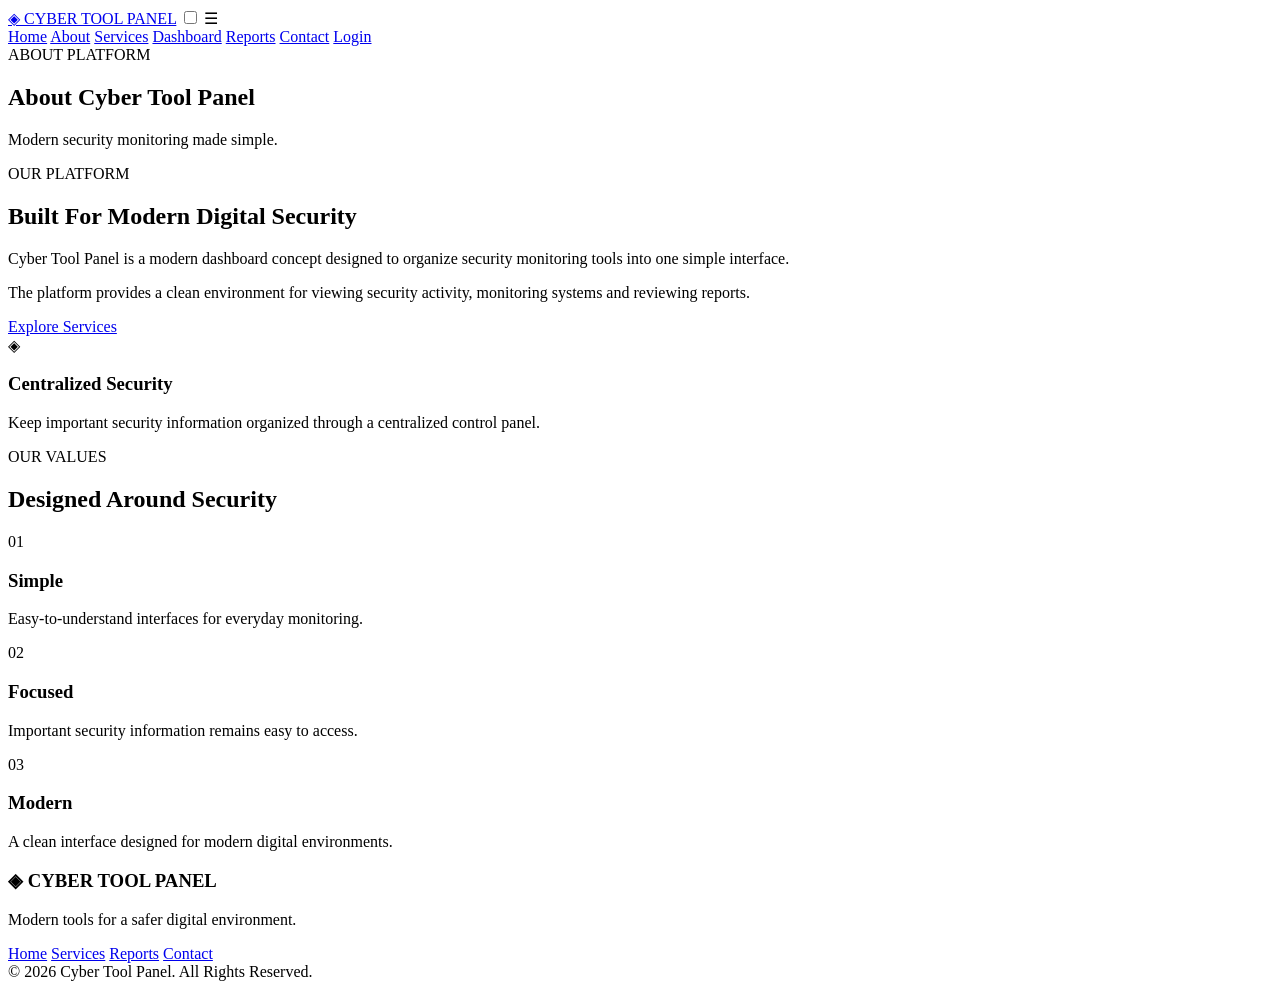
==== about.html @ e7df4aa7 "Rename cyber panel/about.html to about.html" ====
<!DOCTYPE html>
<html lang="en">
<head>
    <meta charset="UTF-8">
    <meta name="viewport" content="width=device-width, initial-scale=1.0">
    <link rel="icon" href="l" type="image/x-icon">
    <title>Cyber Tool Panel | About</title>
    <link rel="stylesheet" href="css/style.css">
</head>
<body>

<header class="header">
    <div class="container nav-container">
        <a href="index.html" class="logo"><span>◈</span> CYBER TOOL PANEL</a>

        <input type="checkbox" id="menu-toggle">
        <label for="menu-toggle" class="menu-btn">☰</label>

        <nav class="navbar">
            <a href="index.html">Home</a>
            <a href="about.html" class="active">About</a>
            <a href="services.html">Services</a>
            <a href="dashboard.html">Dashboard</a>
            <a href="reports.html">Reports</a>
            <a href="contact.html">Contact</a>
            <a href="login.html" class="nav-login">Login</a>
        </nav>
    </div>
</header>

<main>

<section class="page-banner">
    <div class="container">
        <span>ABOUT PLATFORM</span>
        <h1>About Cyber Tool Panel</h1>
        <p>Modern security monitoring made simple.</p>
    </div>
</section>

<section class="section">
    <div class="container about-grid">

        <div class="about-content">
            <span class="section-label">OUR PLATFORM</span>
            <h2>Built For Modern Digital Security</h2>
            <p>
                Cyber Tool Panel is a modern dashboard concept designed to
                organize security monitoring tools into one simple interface.
            </p>
            <p>
                The platform provides a clean environment for viewing security
                activity, monitoring systems and reviewing reports.
            </p>

            <a href="services.html" class="btn primary-btn">Explore Services</a>
        </div>

        <div class="about-box">
            <div class="about-icon">◈</div>
            <h3>Centralized Security</h3>
            <p>
                Keep important security information organized through a
                centralized control panel.
            </p>
        </div>

    </div>
</section>

<section class="section dark-section">
    <div class="container">
        <div class="section-heading">
            <span>OUR VALUES</span>
            <h2>Designed Around Security</h2>
        </div>

        <div class="card-grid">

            <div class="feature-card">
                <div class="icon">01</div>
                <h3>Simple</h3>
                <p>Easy-to-understand interfaces for everyday monitoring.</p>
            </div>

            <div class="feature-card">
                <div class="icon">02</div>
                <h3>Focused</h3>
                <p>Important security information remains easy to access.</p>
            </div>

            <div class="feature-card">
                <div class="icon">03</div>
                <h3>Modern</h3>
                <p>A clean interface designed for modern digital environments.</p>
            </div>

        </div>
    </div>
</section>

</main>

<footer class="footer">
    <div class="container footer-content">
        <div>
            <h3>◈ CYBER TOOL PANEL</h3>
            <p>Modern tools for a safer digital environment.</p>
        </div>

        <div class="footer-links">
            <a href="index.html">Home</a>
            <a href="services.html">Services</a>
            <a href="reports.html">Reports</a>
            <a href="contact.html">Contact</a>
        </div>
    </div>

    <div class="copyright">© 2026 Cyber Tool Panel. All Rights Reserved.</div>
</footer>

</body>
</html>
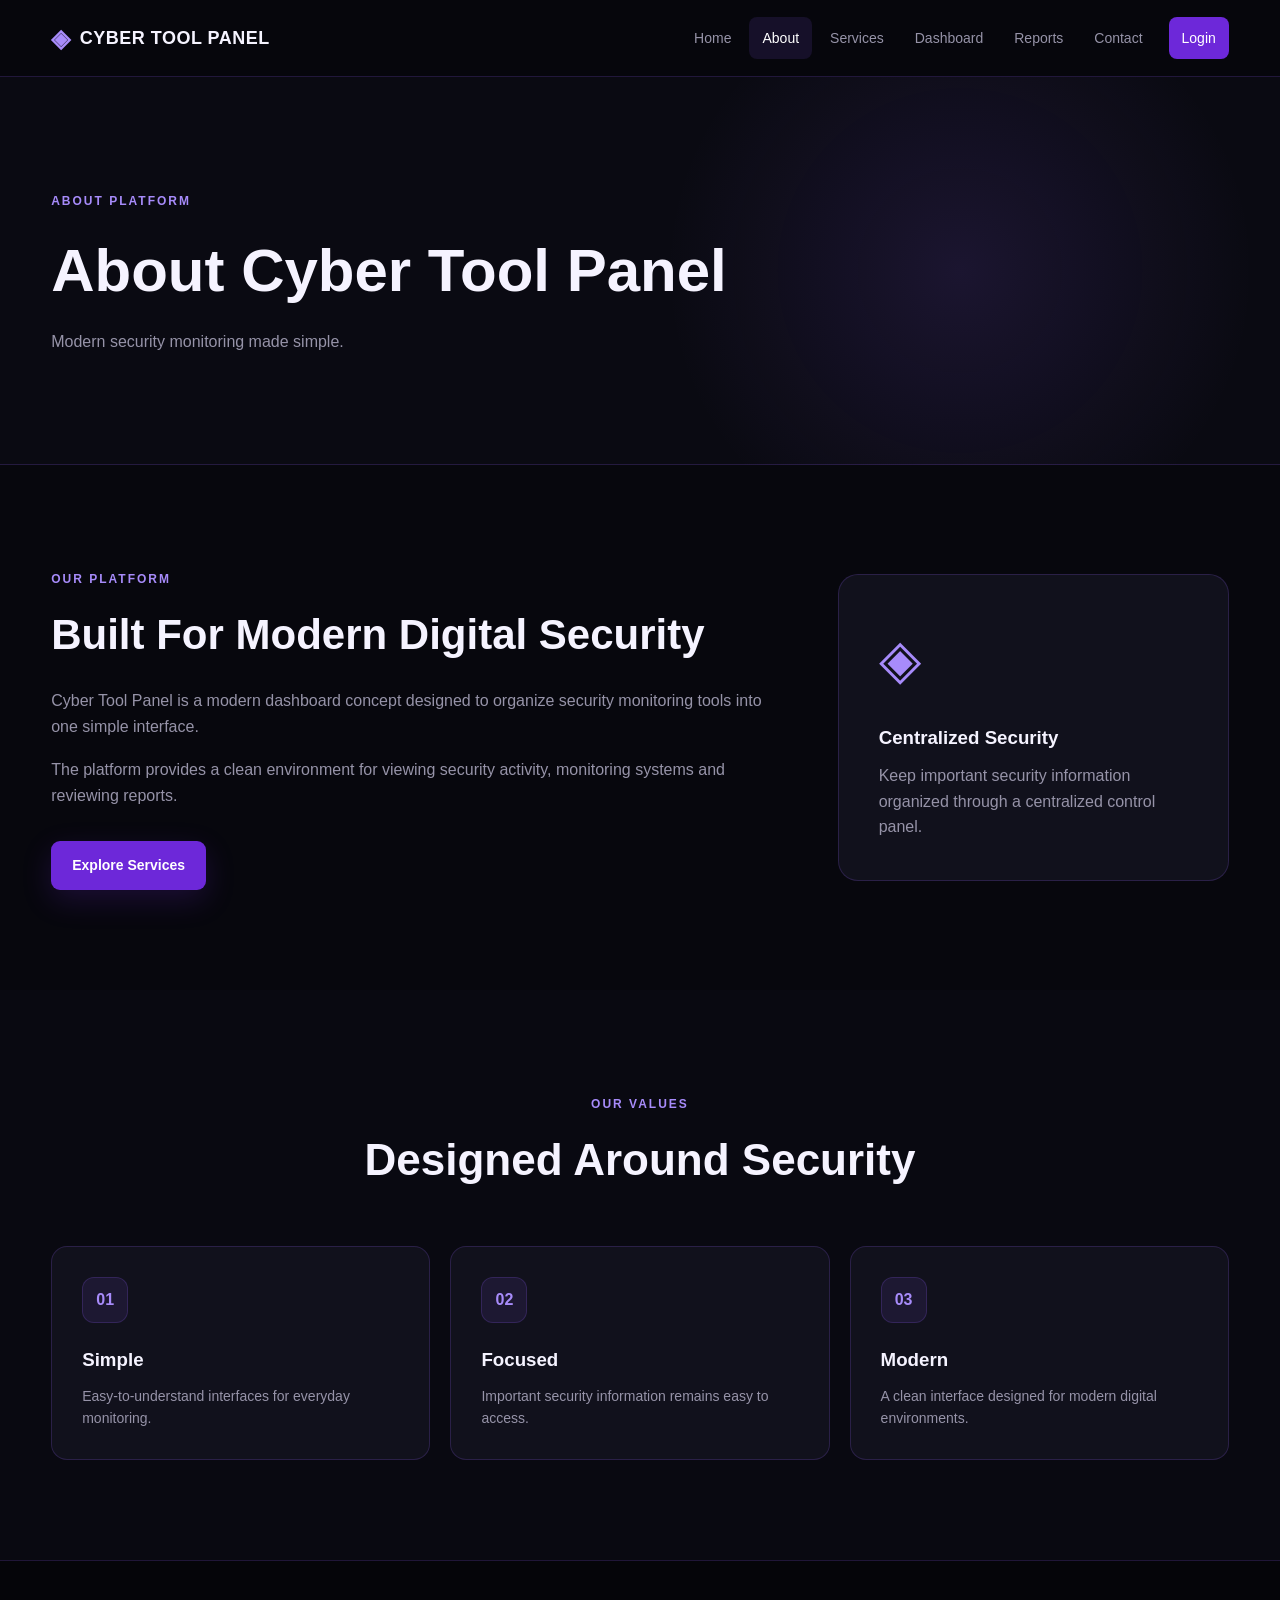
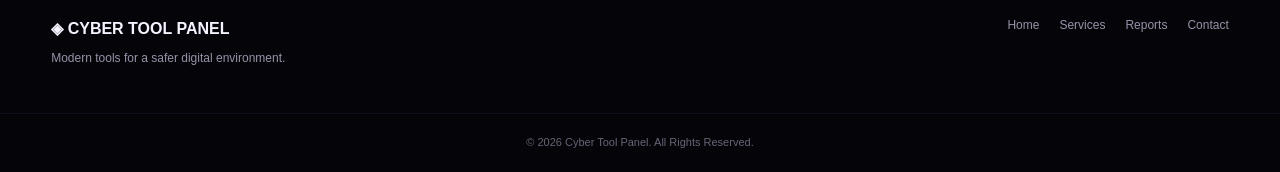
==== commit 502c6871: "Fix HTML formatting in about.html" ====
--- a/about.html
+++ b/about.html
@@ -5,7 +5,7 @@
     <meta name="viewport" content="width=device-width, initial-scale=1.0">
     <link rel="icon" href="l" type="image/x-icon">
     <title>Cyber Tool Panel | About</title>
-    <link rel="stylesheet" href="css/style.css">
+    <link rel="stylesheet" href="style.css">
 </head>
 <body>
 
--- a/style.css
+++ b/style.css
@@ -0,0 +1,1261 @@
+/* =========================================
+   CYBER TOOL PANEL
+   Main Stylesheet
+   HTML5 + CSS3 Only
+========================================= */
+
+@import url('https://fonts.googleapis.com/css2?family=Inter:wght@400;500;600;700;800&display=swap');
+
+:root {
+    --bg: #07070d;
+    --bg-light: #0d0d16;
+    --card: #11111c;
+    --card-light: #171724;
+    --purple: #8b5cf6;
+    --purple-light: #a78bfa;
+    --purple-dark: #6d28d9;
+    --white: #ffffff;
+    --text: #f5f3ff;
+    --muted: #9693a8;
+    --border: rgba(139, 92, 246, 0.20);
+    --success: #55e6a5;
+    --danger: #ff6b81;
+    --radius: 16px;
+}
+
+/* =========================================
+   RESET
+========================================= */
+
+* {
+    margin: 0;
+    padding: 0;
+    box-sizing: border-box;
+}
+
+html {
+    scroll-behavior: smooth;
+}
+
+body {
+    font-family: "Inter", sans-serif;
+    background: var(--bg);
+    color: var(--text);
+    line-height: 1.6;
+}
+
+a {
+    text-decoration: none;
+    color: inherit;
+}
+
+button,
+input,
+textarea {
+    font-family: inherit;
+}
+
+.container {
+    width: min(1180px, 92%);
+    margin: auto;
+}
+
+/* =========================================
+   HEADER
+========================================= */
+
+.header {
+    position: sticky;
+    top: 0;
+    z-index: 1000;
+    background: rgba(7, 7, 13, 0.94);
+    border-bottom: 1px solid var(--border);
+    backdrop-filter: blur(15px);
+}
+
+.nav-container {
+    min-height: 76px;
+    display: flex;
+    align-items: center;
+    justify-content: space-between;
+}
+
+.logo {
+    display: flex;
+    align-items: center;
+    gap: 9px;
+    font-size: 18px;
+    font-weight: 800;
+    letter-spacing: 0.5px;
+}
+
+.logo span {
+    color: var(--purple-light);
+    font-size: 25px;
+}
+
+.navbar {
+    display: flex;
+    align-items: center;
+    gap: 5px;
+}
+
+.navbar a {
+    padding: 10px 13px;
+    border-radius: 8px;
+    color: var(--muted);
+    font-size: 14px;
+    font-weight: 500;
+    transition: 0.3s ease;
+}
+
+.navbar a:hover,
+.navbar a.active {
+    color: var(--white);
+    background: rgba(139, 92, 246, 0.12);
+}
+
+.navbar .nav-login {
+    margin-left: 8px;
+    color: white;
+    background: var(--purple-dark);
+}
+
+.navbar .nav-login:hover {
+    background: var(--purple);
+}
+
+#menu-toggle {
+    display: none;
+}
+
+.menu-btn {
+    display: none;
+    font-size: 27px;
+    cursor: pointer;
+    color: var(--white);
+}
+
+/* =========================================
+   HERO
+========================================= */
+
+.hero {
+    min-height: 680px;
+    display: flex;
+    align-items: center;
+    background:
+        radial-gradient(circle at 80% 30%, rgba(139, 92, 246, 0.16), transparent 32%),
+        radial-gradient(circle at 20% 80%, rgba(109, 40, 217, 0.10), transparent 30%);
+}
+
+.hero-content {
+    display: grid;
+    grid-template-columns: 1.1fr 0.9fr;
+    gap: 70px;
+    align-items: center;
+}
+
+.badge,
+.section-heading span,
+.page-banner span,
+.dashboard-header span,
+.section-label {
+    display: inline-block;
+    color: var(--purple-light);
+    font-size: 12px;
+    font-weight: 700;
+    letter-spacing: 2px;
+}
+
+.hero h1 {
+    max-width: 700px;
+    margin: 18px 0;
+    font-size: clamp(42px, 6vw, 72px);
+    line-height: 1.05;
+    letter-spacing: -2px;
+}
+
+.hero h1 span {
+    color: var(--purple-light);
+}
+
+.hero p {
+    max-width: 600px;
+    color: var(--muted);
+    font-size: 17px;
+}
+
+.hero-buttons {
+    display: flex;
+    gap: 13px;
+    margin-top: 32px;
+    flex-wrap: wrap;
+}
+
+/* =========================================
+   BUTTONS
+========================================= */
+
+.btn {
+    display: inline-flex;
+    justify-content: center;
+    align-items: center;
+    border: none;
+    cursor: pointer;
+    padding: 13px 21px;
+    border-radius: 9px;
+    font-size: 14px;
+    font-weight: 600;
+    transition: 0.3s ease;
+}
+
+.primary-btn {
+    color: white;
+    background: var(--purple-dark);
+    box-shadow: 0 10px 30px rgba(109, 40, 217, 0.20);
+}
+
+.primary-btn:hover {
+    background: var(--purple);
+    transform: translateY(-2px);
+}
+
+.secondary-btn {
+    border: 1px solid var(--border);
+    color: var(--white);
+    background: rgba(255,255,255,0.02);
+}
+
+.secondary-btn:hover {
+    border-color: var(--purple);
+    background: rgba(139,92,246,0.08);
+}
+
+.small-btn {
+    margin-top: 18px;
+    padding: 10px 15px;
+    font-size: 12px;
+    background: rgba(139, 92, 246, 0.12);
+    color: var(--purple-light);
+    border: 1px solid var(--border);
+}
+
+.small-btn:hover {
+    background: var(--purple-dark);
+    color: white;
+}
+
+/* =========================================
+   HERO PANEL
+========================================= */
+
+.hero-panel {
+    padding: 28px;
+    border: 1px solid var(--border);
+    border-radius: 22px;
+    background: linear-gradient(145deg, #141421, #0c0c14);
+    box-shadow: 0 25px 80px rgba(0,0,0,0.35);
+}
+
+.panel-header {
+    display: flex;
+    justify-content: space-between;
+    font-size: 11px;
+    letter-spacing: 1px;
+}
+
+.panel-header span {
+    color: var(--muted);
+}
+
+.panel-header strong {
+    color: var(--success);
+}
+
+.security-circle {
+    width: 230px;
+    height: 230px;
+    margin: 45px auto;
+    border-radius: 50%;
+    display: grid;
+    place-items: center;
+    background:
+        radial-gradient(circle, #11111c 58%, transparent 59%),
+        conic-gradient(var(--purple) 0 98%, #252333 98% 100%);
+}
+
+.security-circle div {
+    text-align: center;
+}
+
+.security-circle strong {
+    display: block;
+    font-size: 43px;
+}
+
+.security-circle small {
+    color: var(--muted);
+}
+
+.mini-stats {
+    display: grid;
+    grid-template-columns: 1fr 1fr;
+    gap: 12px;
+}
+
+.mini-stats div {
+    padding: 16px;
+    border: 1px solid var(--border);
+    border-radius: 12px;
+    background: rgba(255,255,255,0.02);
+}
+
+.mini-stats strong {
+    display: block;
+    font-size: 22px;
+}
+
+.mini-stats span {
+    color: var(--muted);
+    font-size: 11px;
+}
+
+/* =========================================
+   SECTIONS
+========================================= */
+
+.section {
+    padding: 100px 0;
+}
+
+.dark-section {
+    background: #090911;
+}
+
+.section-heading {
+    text-align: center;
+    margin-bottom: 50px;
+}
+
+.section-heading h2 {
+    margin: 10px 0;
+    font-size: clamp(30px, 4vw, 44px);
+}
+
+.section-heading p {
+    color: var(--muted);
+}
+
+/* =========================================
+   CARDS
+========================================= */
+
+.card-grid {
+    display: grid;
+    grid-template-columns: repeat(3, 1fr);
+    gap: 20px;
+}
+
+.feature-card,
+.service-card {
+    padding: 30px;
+    border: 1px solid var(--border);
+    border-radius: var(--radius);
+    background: var(--card);
+    transition: 0.3s ease;
+}
+
+.feature-card:hover,
+.service-card:hover {
+    transform: translateY(-7px);
+    border-color: rgba(139,92,246,0.55);
+    box-shadow: 0 20px 50px rgba(0,0,0,0.25);
+}
+
+.icon {
+    width: 46px;
+    height: 46px;
+    display: grid;
+    place-items: center;
+    margin-bottom: 22px;
+    border-radius: 12px;
+    color: var(--purple-light);
+    background: rgba(139,92,246,0.10);
+    border: 1px solid var(--border);
+    font-weight: 700;
+}
+
+.feature-card h3,
+.service-card h3 {
+    margin-bottom: 10px;
+}
+
+.feature-card p,
+.service-card p {
+    color: var(--muted);
+    font-size: 14px;
+}
+
+.feature-card a {
+    display: inline-block;
+    margin-top: 18px;
+    color: var(--purple-light);
+    font-size: 13px;
+    font-weight: 600;
+}
+
+/* =========================================
+   CTA
+========================================= */
+
+.cta-section {
+    padding: 90px 20px;
+    text-align: center;
+    background:
+        radial-gradient(circle, rgba(109,40,217,0.18), transparent 60%),
+        #0a0a12;
+}
+
+.cta-section h2 {
+    font-size: 38px;
+    margin-bottom: 10px;
+}
+
+.cta-section p {
+    color: var(--muted);
+    margin-bottom: 25px;
+}
+
+/* =========================================
+   PAGE BANNER
+========================================= */
+
+.page-banner,
+.dashboard-header {
+    padding: 110px 0;
+    background:
+        radial-gradient(circle at 75% 50%, rgba(139,92,246,0.13), transparent 30%),
+        #0a0a12;
+    border-bottom: 1px solid var(--border);
+}
+
+.page-banner h1,
+.dashboard-header h1 {
+    font-size: clamp(38px, 6vw, 60px);
+    margin: 10px 0;
+}
+
+.page-banner p,
+.dashboard-header p {
+    color: var(--muted);
+}
+
+/* =========================================
+   ABOUT
+========================================= */
+
+.about-grid {
+    display: grid;
+    grid-template-columns: 1.3fr 0.7fr;
+    gap: 60px;
+    align-items: center;
+}
+
+.about-content h2 {
+    margin: 10px 0 20px;
+    font-size: 42px;
+}
+
+.about-content p {
+    margin-bottom: 18px;
+    color: var(--muted);
+}
+
+.about-content .btn {
+    margin-top: 15px;
+}
+
+.about-box {
+    padding: 40px;
+    border-radius: 20px;
+    background: var(--card);
+    border: 1px solid var(--border);
+}
+
+.about-box h3 {
+    margin-bottom: 10px;
+}
+
+.about-box p {
+    color: var(--muted);
+}
+
+.about-icon {
+    font-size: 55px;
+    color: var(--purple-light);
+    margin-bottom: 20px;
+}
+
+/* =========================================
+   DASHBOARD
+========================================= */
+
+.dashboard-section {
+    padding-top: 60px;
+}
+
+.stats-grid {
+    display: grid;
+    grid-template-columns: repeat(4, 1fr);
+    gap: 18px;
+    margin-bottom: 25px;
+}
+
+.stat-card {
+    padding: 25px;
+    border: 1px solid var(--border);
+    border-radius: var(--radius);
+    background: var(--card);
+}
+
+.stat-card span {
+    display: block;
+    color: var(--muted);
+    font-size: 11px;
+    letter-spacing: 1px;
+}
+
+.stat-card strong {
+    display: block;
+    margin: 8px 0;
+    font-size: 32px;
+}
+
+.stat-card small {
+    color: var(--success);
+    font-size: 11px;
+}
+
+.dashboard-grid {
+    display: grid;
+    grid-template-columns: 1.5fr 1fr;
+    gap: 20px;
+}
+
+.dashboard-card,
+.table-container {
+    padding: 28px;
+    border: 1px solid var(--border);
+    border-radius: var(--radius);
+    background: var(--card);
+}
+
+.card-title {
+    display: flex;
+    justify-content: space-between;
+    align-items: center;
+    margin-bottom: 25px;
+}
+
+.card-title span {
+    color: var(--muted);
+    font-size: 10px;
+}
+
+.status-online {
+    color: var(--success) !important;
+}
+
+.chart {
+    height: 270px;
+    display: flex;
+    align-items: end;
+    justify-content: space-around;
+    gap: 12px;
+    border-bottom: 1px solid var(--border);
+}
+
+.bar {
+    width: 10%;
+    min-height: 15px;
+    border-radius: 8px 8px 0 0;
+    background: linear-gradient(to top, var(--purple-dark), var(--purple-light));
+    transition: 0.3s ease;
+}
+
+.bar:hover {
+    opacity: 0.75;
+}
+
+.status-list {
+    list-style: none;
+}
+
+.status-list li {
+    display: flex;
+    justify-content: space-between;
+    padding: 17px 0;
+    border-bottom: 1px solid rgba(139,92,246,0.10);
+}
+
+.status-list span {
+    color: var(--muted);
+}
+
+.status-list strong {
+    color: var(--success);
+    font-size: 13px;
+}
+
+/* =========================================
+   REPORTS
+========================================= */
+
+.report-summary {
+    display: grid;
+    grid-template-columns: repeat(3, 1fr);
+    gap: 18px;
+    margin-bottom: 25px;
+}
+
+.summary-box {
+    padding: 25px;
+    background: var(--card);
+    border: 1px solid var(--border);
+    border-radius: var(--radius);
+}
+
+.summary-box span {
+    display: block;
+    color: var(--muted);
+    font-size: 11px;
+}
+
+.summary-box strong {
+    display: block;
+    margin-top: 7px;
+    font-size: 30px;
+}
+
+.table-wrapper {
+    overflow-x: auto;
+}
+
+table {
+    width: 100%;
+    border-collapse: collapse;
+    min-width: 650px;
+}
+
+th,
+td {
+    padding: 17px 15px;
+    text-align: left;
+    border-bottom: 1px solid rgba(139,92,246,0.10);
+    font-size: 13px;
+}
+
+th {
+    color: var(--muted);
+    font-size: 11px;
+    text-transform: uppercase;
+}
+
+td {
+    color: #ddd9eb;
+}
+
+td a {
+    color: var(--purple-light);
+}
+
+.table-status {
+    color: var(--success);
+}
+
+/* =========================================
+   CONTACT
+========================================= */
+
+.contact-grid {
+    display: grid;
+    grid-template-columns: 0.8fr 1.2fr;
+    gap: 30px;
+}
+
+.contact-info {
+    display: flex;
+    flex-direction: column;
+    gap: 15px;
+}
+
+.contact-box {
+    display: flex;
+    gap: 18px;
+    align-items: center;
+    padding: 22px;
+    border: 1px solid var(--border);
+    border-radius: var(--radius);
+    background: var(--card);
+}
+
+.contact-box .icon {
+    flex-shrink: 0;
+    margin: 0;
+}
+
+.contact-box h3 {
+    font-size: 15px;
+}
+
+.contact-box p {
+    color: var(--muted);
+    font-size: 13px;
+}
+
+.contact-form {
+    padding: 30px;
+    border: 1px solid var(--border);
+    border-radius: var(--radius);
+    background: var(--card);
+}
+
+.form-row {
+    display: grid;
+    grid-template-columns: 1fr 1fr;
+    gap: 15px;
+}
+
+.form-group {
+    margin-bottom: 18px;
+}
+
+.form-group label {
+    display: block;
+    margin-bottom: 8px;
+    color: #d8d4e8;
+    font-size: 12px;
+    font-weight: 600;
+}
+
+.form-group input,
+.form-group textarea {
+    width: 100%;
+    padding: 13px 14px;
+    border: 1px solid var(--border);
+    outline: none;
+    border-radius: 9px;
+    color: white;
+    background: #0a0a12;
+    transition: 0.3s ease;
+}
+
+.form-group textarea {
+    resize: vertical;
+}
+
+.form-group input:focus,
+.form-group textarea:focus {
+    border-color: var(--purple);
+    box-shadow: 0 0 0 3px rgba(139,92,246,0.08);
+}
+
+.form-group input::placeholder,
+.form-group textarea::placeholder {
+    color: #5e5a6d;
+}
+
+/* =========================================
+   LOGIN
+========================================= */
+
+.login-section {
+    min-height: calc(100vh - 76px);
+    display: grid;
+    place-items: center;
+    padding: 70px 20px;
+    background:
+        radial-gradient(circle at center, rgba(109,40,217,0.13), transparent 35%),
+        var(--bg);
+}
+
+.login-card {
+    width: min(450px, 100%);
+    padding: 38px;
+    border: 1px solid var(--border);
+    border-radius: 20px;
+    background: var(--card);
+    box-shadow: 0 25px 80px rgba(0,0,0,0.35);
+}
+
+.login-logo {
+    text-align: center;
+    margin-bottom: 30px;
+}
+
+.login-logo div {
+    color: var(--purple-light);
+    font-size: 45px;
+}
+
+.login-logo h1 {
+    font-size: 24px;
+}
+
+.login-logo p {
+    color: var(--muted);
+    font-size: 13px;
+}
+
+.login-btn {
+    width: 100%;
+    margin-top: 8px;
+}
+
+.remember-row {
+    display: flex;
+    justify-content: space-between;
+    gap: 10px;
+    margin-bottom: 18px;
+    font-size: 11px;
+    color: var(--muted);
+}
+
+.remember-row a {
+    color: var(--purple-light);
+}
+
+.remember-row input {
+    accent-color: var(--purple);
+}
+
+.login-footer {
+    text-align: center;
+    margin-top: 25px;
+    padding-top: 20px;
+    border-top: 1px solid var(--border);
+    font-size: 12px;
+    color: var(--muted);
+}
+
+.login-footer a {
+    display: inline-block;
+    margin-top: 5px;
+    color: var(--purple-light);
+}
+
+/* =========================================
+   FOOTER
+========================================= */
+
+.footer {
+    padding-top: 55px;
+    background: #050509;
+    border-top: 1px solid var(--border);
+}
+
+.footer-content {
+    display: flex;
+    justify-content: space-between;
+    gap: 30px;
+    padding-bottom: 45px;
+}
+
+.footer h3 {
+    font-size: 16px;
+}
+
+.footer p {
+    margin-top: 7px;
+    color: var(--muted);
+    font-size: 12px;
+}
+
+.footer-links {
+    display: flex;
+    gap: 20px;
+    flex-wrap: wrap;
+}
+
+.footer-links a {
+    color: var(--muted);
+    font-size: 12px;
+    transition: 0.3s ease;
+}
+
+.footer-links a:hover {
+    color: var(--purple-light);
+}
+
+.copyright {
+    padding: 20px;
+    text-align: center;
+    color: #686477;
+    font-size: 11px;
+    border-top: 1px solid rgba(139,92,246,0.08);
+}
+
+/* =========================================
+   RESPONSIVE
+========================================= */
+
+@media (max-width: 950px) {
+
+    .navbar {
+        position: absolute;
+        top: 76px;
+        left: 0;
+        width: 100%;
+        display: none;
+        flex-direction: column;
+        align-items: stretch;
+        padding: 15px 4%;
+        background: #09090f;
+        border-bottom: 1px solid var(--border);
+    }
+
+    .navbar a {
+        width: 100%;
+        padding: 13px;
+    }
+
+    .navbar .nav-login {
+        margin-left: 0;
+        text-align: center;
+    }
+
+    .menu-btn {
+        display: block;
+    }
+
+    #menu-toggle:checked ~ .navbar {
+        display: flex;
+    }
+
+    .hero-content,
+    .about-grid,
+    .contact-grid,
+    .dashboard-grid {
+        grid-template-columns: 1fr;
+    }
+
+    .hero {
+        padding: 90px 0;
+    }
+
+    .card-grid {
+        grid-template-columns: repeat(2, 1fr);
+    }
+
+    .stats-grid {
+        grid-template-columns: repeat(2, 1fr);
+    }
+}
+
+@media (max-width: 650px) {
+
+    .container {
+        width: min(94%, 1180px);
+    }
+
+    .nav-container {
+        min-height: 68px;
+    }
+
+    .logo {
+        font-size: 14px;
+    }
+
+    .logo span {
+        font-size: 20px;
+    }
+
+    .hero {
+        min-height: auto;
+        padding: 75px 0;
+    }
+
+    .hero h1 {
+        font-size: 43px;
+        letter-spacing: -1px;
+    }
+
+    .hero p {
+        font-size: 15px;
+    }
+
+    .hero-panel {
+        padding: 20px;
+    }
+
+    .security-circle {
+        width: 190px;
+        height: 190px;
+    }
+
+    .section {
+        padding: 70px 0;
+    }
+
+    .page-banner,
+    .dashboard-header {
+        padding: 75px 0;
+    }
+
+    .page-banner h1,
+    .dashboard-header h1 {
+        font-size: 40px;
+    }
+
+    .card-grid,
+    .stats-grid,
+    .report-summary,
+    .form-row {
+        grid-template-columns: 1fr;
+    }
+
+    .feature-card,
+    .service-card {
+        padding: 24px;
+    }
+
+    .about-content h2 {
+        font-size: 32px;
+    }
+
+    .cta-section h2 {
+        font-size: 30px;
+    }
+
+    .footer-content {
+        flex-direction: column;
+    }
+
+    .contact-form,
+    .login-card,
+    .dashboard-card,
+    .table-container {
+        padding: 22px;
+    }
+
+    .mini-stats {
+        grid-template-columns: 1fr;
+    }
+
+    .hero-buttons {
+        flex-direction: column;
+    }
+
+    .hero-buttons .btn {
+        width: 100%;
+    }
+}
+
+@media (max-width: 400px) {
+
+    .hero h1 {
+        font-size: 36px;
+    }
+
+    .logo {
+        font-size: 12px;
+    }
+
+    .login-card {
+        padding: 25px 18px;
+    }
+
+    .security-circle {
+        width: 165px;
+        height: 165px;
+    }
+}
+
+/* =========================================
+   FINAL RESPONSIVE + LOGO SAFETY FIXES
+   Keeps the original desktop design unchanged.
+========================================= */
+
+html,
+body {
+    max-width: 100%;
+    overflow-x: hidden;
+}
+
+img,
+svg,
+video,
+canvas {
+    max-width: 100%;
+    height: auto;
+}
+
+input,
+textarea,
+select,
+button {
+    max-width: 100%;
+}
+
+/* Keep the header/logo visible at every size */
+.header {
+    width: 100%;
+}
+
+.nav-container {
+    width: min(1180px, 92%);
+    min-width: 0;
+}
+
+.logo {
+    display: flex !important;
+    align-items: center;
+    flex: 0 1 auto;
+    min-width: 0;
+    white-space: nowrap;
+    visibility: visible !important;
+    opacity: 1 !important;
+}
+
+.logo span {
+    display: inline-block !important;
+    visibility: visible !important;
+    opacity: 1 !important;
+    flex-shrink: 0;
+}
+
+/* Tablet */
+@media (max-width: 950px) {
+    .nav-container {
+        position: relative;
+    }
+
+    .navbar {
+        z-index: 1001;
+        max-height: calc(100vh - 76px);
+        overflow-y: auto;
+    }
+
+    .hero-content,
+    .about-grid,
+    .contact-grid,
+    .dashboard-grid {
+        min-width: 0;
+    }
+
+    .hero-text,
+    .hero-panel,
+    .about-content,
+    .about-box,
+    .contact-form,
+    .contact-info,
+    .dashboard-card,
+    .table-container {
+        min-width: 0;
+    }
+}
+
+/* Mobile */
+@media (max-width: 650px) {
+    .nav-container {
+        min-height: 68px;
+        width: 94%;
+    }
+
+    .logo {
+        font-size: 14px;
+        gap: 6px;
+    }
+
+    .logo span {
+        font-size: 20px;
+    }
+
+    .menu-btn {
+        flex-shrink: 0;
+    }
+
+    .navbar {
+        top: 68px;
+        padding: 12px 3%;
+    }
+
+    .hero-content {
+        gap: 45px;
+    }
+
+    .hero-text,
+    .hero-panel {
+        width: 100%;
+    }
+
+    .hero h1 {
+        overflow-wrap: anywhere;
+    }
+
+    .hero-buttons .btn {
+        max-width: 100%;
+    }
+
+    .security-circle {
+        max-width: 100%;
+    }
+
+    .card-grid,
+    .stats-grid,
+    .report-summary,
+    .form-row {
+        width: 100%;
+    }
+
+    .feature-card,
+    .service-card,
+    .stat-card,
+    .summary-box,
+    .dashboard-card,
+    .table-container,
+    .contact-form,
+    .login-card {
+        min-width: 0;
+        max-width: 100%;
+    }
+
+    .table-wrapper {
+        width: 100%;
+        overflow-x: auto;
+        -webkit-overflow-scrolling: touch;
+    }
+
+    table {
+        min-width: 650px;
+    }
+
+    .footer-content {
+        min-width: 0;
+    }
+
+    .footer-links {
+        width: 100%;
+    }
+}
+
+/* Small phones */
+@media (max-width: 400px) {
+    .nav-container {
+        width: 94%;
+    }
+
+    .logo {
+        font-size: 12px;
+        gap: 5px;
+    }
+
+    .logo span {
+        font-size: 18px;
+    }
+
+    .menu-btn {
+        font-size: 25px;
+    }
+}
